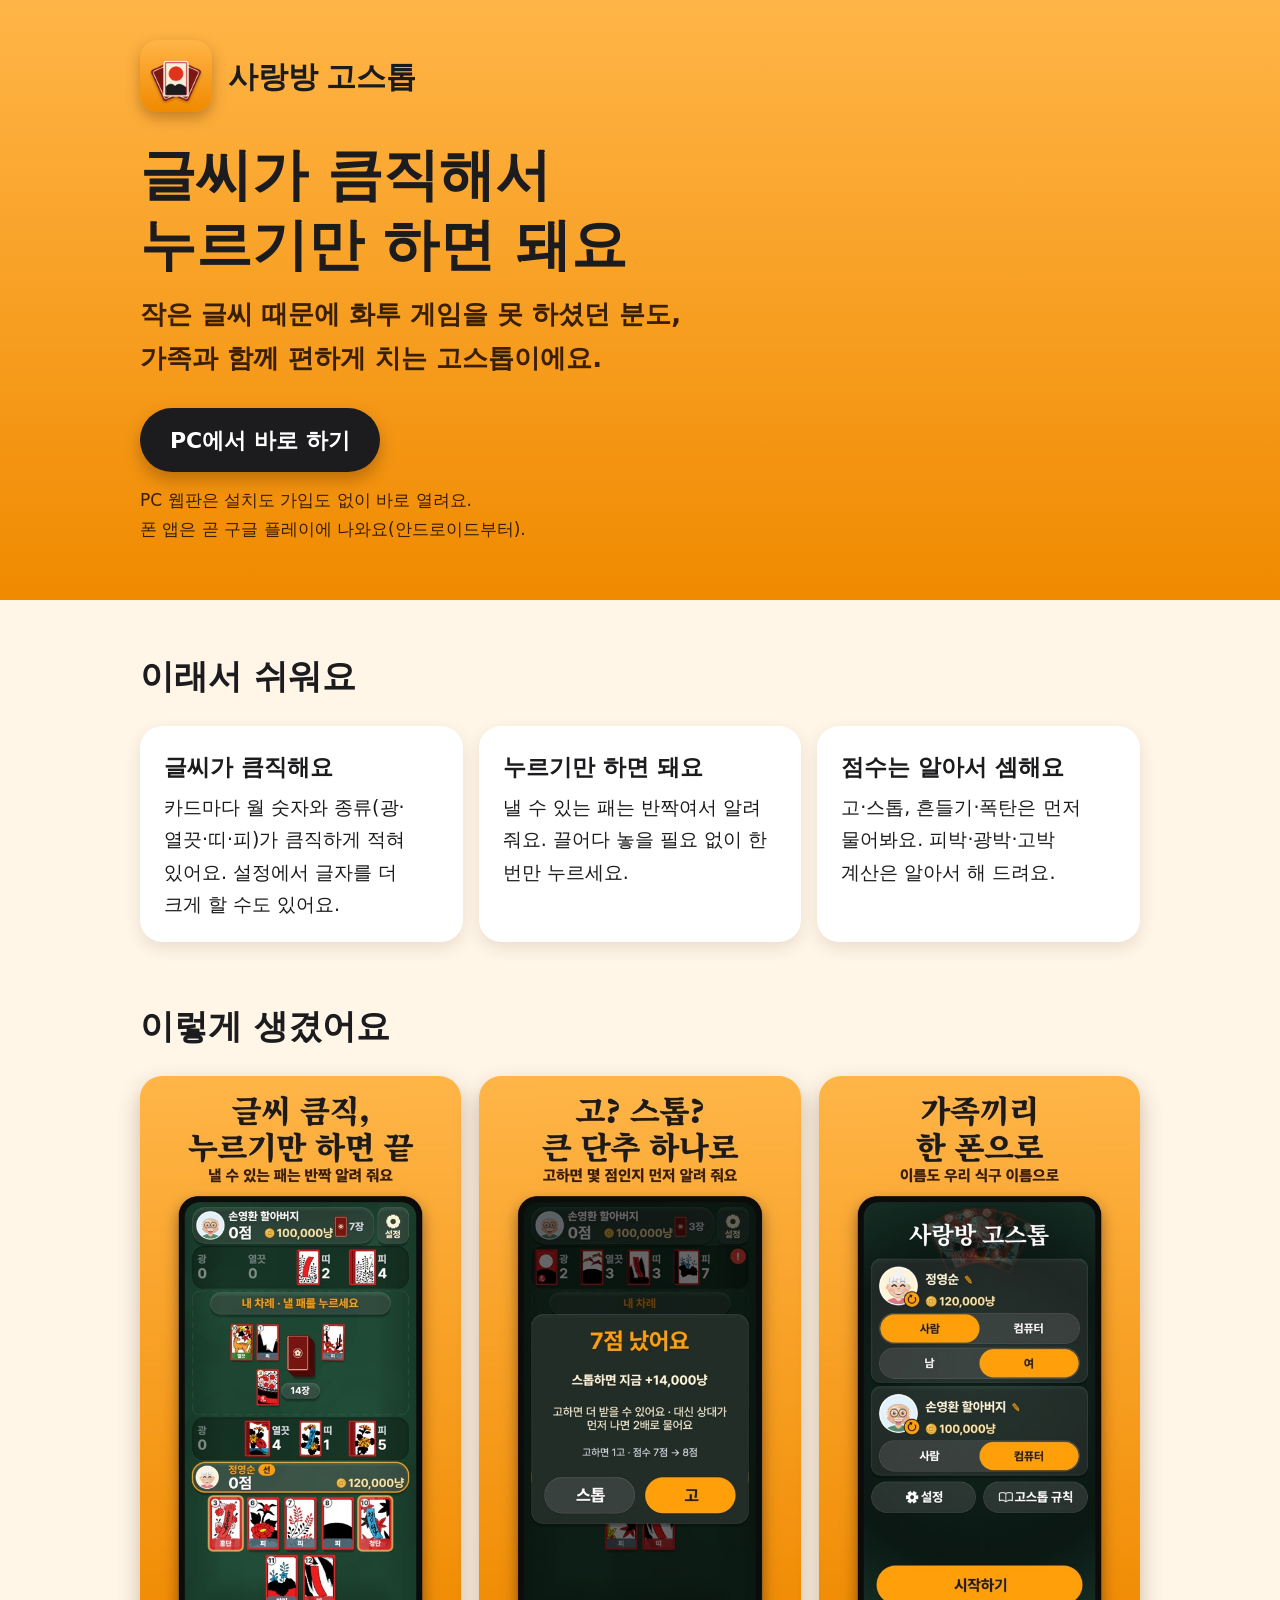
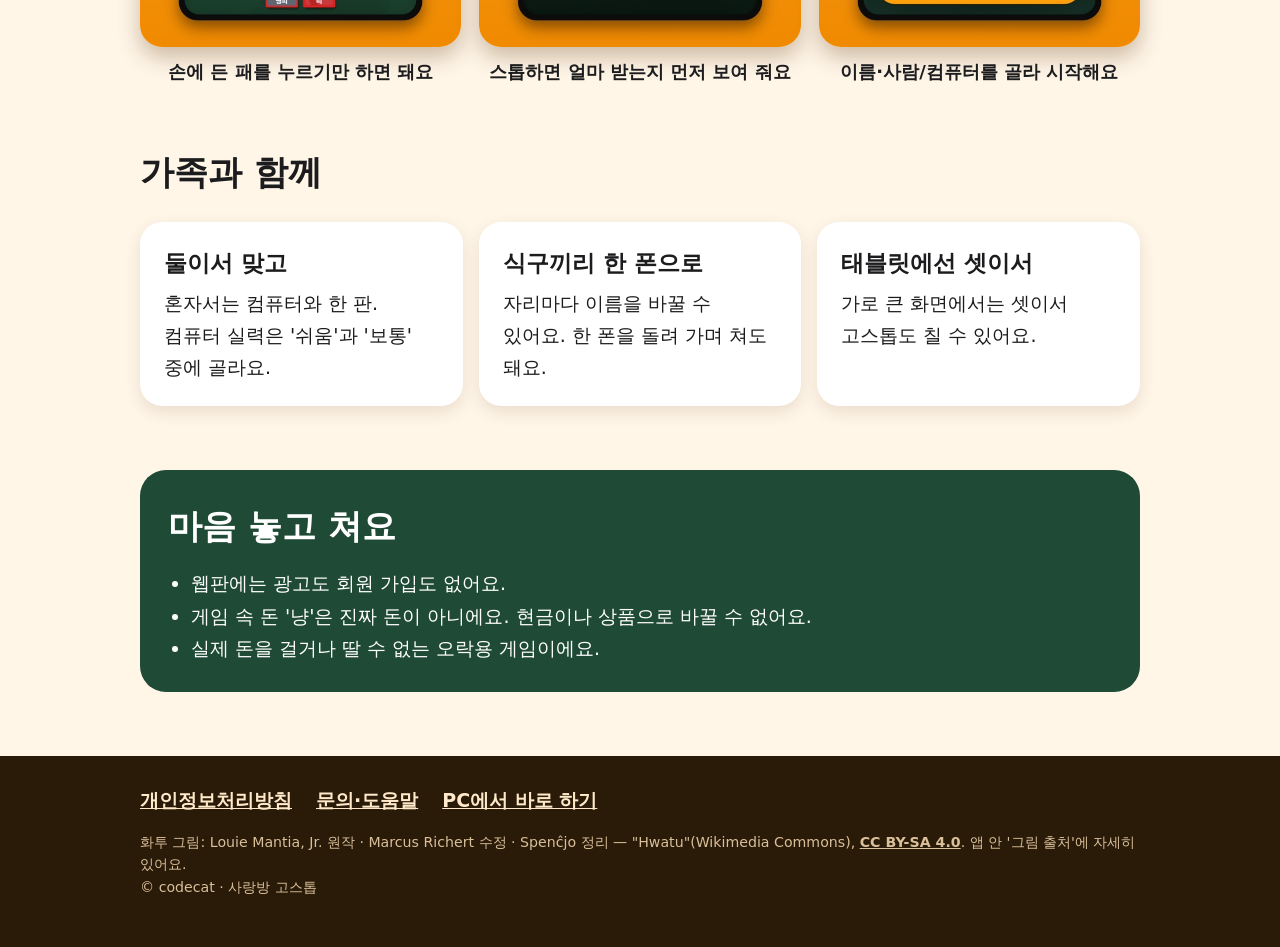
==== sarangbang/index.html @ e1020020 "chore(pages): publish codecat.co.kr home, Sarangbang intro, web build and support Co-Authored-By: So" ====
<!doctype html>
<html lang="ko">
<head>
<meta charset="utf-8">
<meta name="viewport" content="width=device-width, initial-scale=1">
<title>사랑방 고스톱 — 큰 글씨, 누르기만 하면 되는 고스톱</title>
<meta name="description" content="글씨가 크고 누르기만 하면 되는 쉬운 고스톱·맞고. 어르신도 가족과 함께 편하게. 웹판은 광고도 가입도 없어요.">
<link rel="icon" href="landing/icon.png">
<!-- 소개 한 장(공개 저장소 첫 화면). 바깥 글꼴·스크립트·추적 없음. 그림은 landing/ (스토어 스크린샷 재사용). 시안: docs/design/landing.md.
     [PC에서 바로 하기]는 ./play/ (웹판) — pages-bundle 이 웹판을 /play/ 로 내보낼 때만 맞다(landing.md 3절). Play 주소는 출시 뒤 [기찬행님] 칸 — 그때 .btns 안에 검은 알약 단추(<a class="btn main">)로 넣고 아래 .note 의 폰 앱 줄을 뺀다. -->
<style>
:root{--ink:#1c1c1e;--sub:#3a1f00;--orange:#ff9f0a;--cream:#fff6e8;--green:#1f4a35}
*{box-sizing:border-box}
html{-webkit-text-size-adjust:100%;background:#2a1a08}
body{margin:0;background:var(--cream);color:var(--ink);font-family:"Apple SD Gothic Neo","Malgun Gothic","Noto Sans KR",system-ui,sans-serif;font-size:19px;line-height:1.7;word-break:keep-all}
a{color:inherit}
.wrap{max-width:1040px;margin:0 auto;padding:0 20px}
.hero{background:linear-gradient(180deg,#ffb547,#f08a00);padding:40px 0 56px}
.brand{display:flex;align-items:center;gap:16px}
.brand img{width:72px;height:72px;border-radius:18px;box-shadow:0 6px 14px rgba(90,42,0,.35)}
.brand span{font-family:"AppleMyungjo","Noto Serif KR",serif;font-weight:900;font-size:30px}
h1{margin:28px 0 12px;font-size:clamp(34px,6.4vw,56px);line-height:1.25;font-weight:900}
.lead{margin:0 0 28px;font-size:clamp(20px,3.2vw,26px);color:var(--sub);font-weight:700}
.btns{display:flex;flex-wrap:wrap;gap:14px}
.btn{display:inline-flex;align-items:center;justify-content:center;min-height:64px;padding:0 30px;border-radius:32px;font-size:22px;font-weight:900;text-decoration:none}
.btn.main{background:var(--ink);color:#fff;box-shadow:0 8px 16px rgba(90,42,0,.35)}
.btn.main:focus-visible,.btn.main:hover{outline:4px solid #fff;outline-offset:3px}
.note{margin:14px 0 0;font-size:17px;color:var(--sub)}
section{padding:48px 0 8px}
h2{margin:0 0 20px;font-size:clamp(26px,4.4vw,34px);font-weight:900}
.cards{display:grid;gap:16px;grid-template-columns:repeat(auto-fit,minmax(260px,1fr));margin:0;padding:0;list-style:none}
.cards li{background:#fff;border-radius:22px;padding:22px 24px;box-shadow:0 6px 16px rgba(90,42,0,.12)}
.cards b{display:block;font-size:23px;margin-bottom:4px}
.shots{display:grid;gap:18px;grid-template-columns:repeat(auto-fit,minmax(240px,1fr));margin:8px 0 0}
.shots figure{margin:0}
.shots img{display:block;width:100%;height:auto;border-radius:22px;box-shadow:0 10px 22px rgba(90,42,0,.3)}
.shots figcaption{margin-top:10px;text-align:center;font-size:18px;font-weight:700}
.safe{background:var(--green);color:#fff;border-radius:26px;padding:28px 28px;margin-top:8px}
.safe h2{margin-bottom:12px}
.safe ul{margin:0;padding-left:1.2em}
footer{margin-top:56px;padding:28px 0 48px;background:#2a1a08;color:#ffe9c9;font-size:17px}
footer a{font-weight:700}
footer .links{display:flex;flex-wrap:wrap;gap:6px 24px;margin-bottom:14px;font-size:19px}
footer small{display:block;color:#d9bf9a;line-height:1.6}
</style>
</head>
<body>
<header class="hero"><div class="wrap">
  <div class="brand"><img src="landing/icon.png" alt="사랑방 고스톱 앱 아이콘"><span>사랑방 고스톱</span></div>
  <h1>글씨가 큼직해서<br>누르기만 하면 돼요</h1>
  <p class="lead">작은 글씨 때문에 화투 게임을 못 하셨던 분도,<br>가족과 함께 편하게 치는 고스톱이에요.</p>
  <div class="btns">
    <a class="btn main" href="play/">PC에서 바로 하기</a>
  </div>
  <p class="note">PC 웹판은 설치도 가입도 없이 바로 열려요.<br>폰 앱은 곧 구글 플레이에 나와요(안드로이드부터).</p>
</div></header>

<main class="wrap">
  <section aria-labelledby="easy">
    <h2 id="easy">이래서 쉬워요</h2>
    <ul class="cards">
      <li><b>글씨가 큼직해요</b>카드마다 월 숫자와 종류(광·열끗·띠·피)가 큼직하게 적혀 있어요. 설정에서 글자를 더 크게 할 수도 있어요.</li>
      <li><b>누르기만 하면 돼요</b>낼 수 있는 패는 반짝여서 알려 줘요. 끌어다 놓을 필요 없이 한 번만 누르세요.</li>
      <li><b>점수는 알아서 셈해요</b>고·스톱, 흔들기·폭탄은 먼저 물어봐요. 피박·광박·고박 계산은 알아서 해 드려요.</li>
    </ul>
  </section>

  <section aria-labelledby="look">
    <h2 id="look">이렇게 생겼어요</h2>
    <div class="shots">
      <figure><img src="landing/shot-1.jpg" alt="판 화면: 큼직한 카드와 반짝이는 낼 수 있는 패" width="540" height="960"><figcaption>손에 든 패를 누르기만 하면 돼요</figcaption></figure>
      <figure><img src="landing/shot-2.jpg" alt="고·스톱을 큰 단추 하나로 고르는 화면" width="540" height="960"><figcaption>스톱하면 얼마 받는지 먼저 보여 줘요</figcaption></figure>
      <figure><img src="landing/shot-5.jpg" alt="시작 화면: 식구 이름으로 바꾼 자리" width="540" height="960"><figcaption>이름·사람/컴퓨터를 골라 시작해요</figcaption></figure>
    </div>
  </section>

  <section aria-labelledby="family">
    <h2 id="family">가족과 함께</h2>
    <ul class="cards">
      <li><b>둘이서 맞고</b>혼자서는 컴퓨터와 한 판. 컴퓨터 실력은 '쉬움'과 '보통' 중에 골라요.</li>
      <li><b>식구끼리 한 폰으로</b>자리마다 이름을 바꿀 수 있어요. 한 폰을 돌려 가며 쳐도 돼요.</li>
      <li><b>태블릿에선 셋이서</b>가로 큰 화면에서는 셋이서 고스톱도 칠 수 있어요.</li>
    </ul>
  </section>

  <section aria-labelledby="safe">
    <div class="safe">
      <h2 id="safe">마음 놓고 쳐요</h2>
      <ul>
        <li>웹판에는 광고도 회원 가입도 없어요.</li>
        <li>게임 속 돈 '냥'은 진짜 돈이 아니에요. 현금이나 상품으로 바꿀 수 없어요.</li>
        <li>실제 돈을 걸거나 딸 수 없는 오락용 게임이에요.</li>
      </ul>
    </div>
  </section>
</main>

<footer><div class="wrap">
  <div class="links"><a href="privacy.html">개인정보처리방침</a><a href="support.html">문의·도움말</a><a href="play/">PC에서 바로 하기</a></div>
  <small>화투 그림: Louie Mantia, Jr. 원작 · Marcus Richert 수정 · Spenĉjo 정리 — "Hwatu"(Wikimedia Commons), <a href="https://creativecommons.org/licenses/by-sa/4.0/" rel="noopener">CC BY-SA 4.0</a>. 앱 안 '그림 출처'에 자세히 있어요.</small>
  <small>© codecat · 사랑방 고스톱</small>
</div></footer>
</body>
</html>
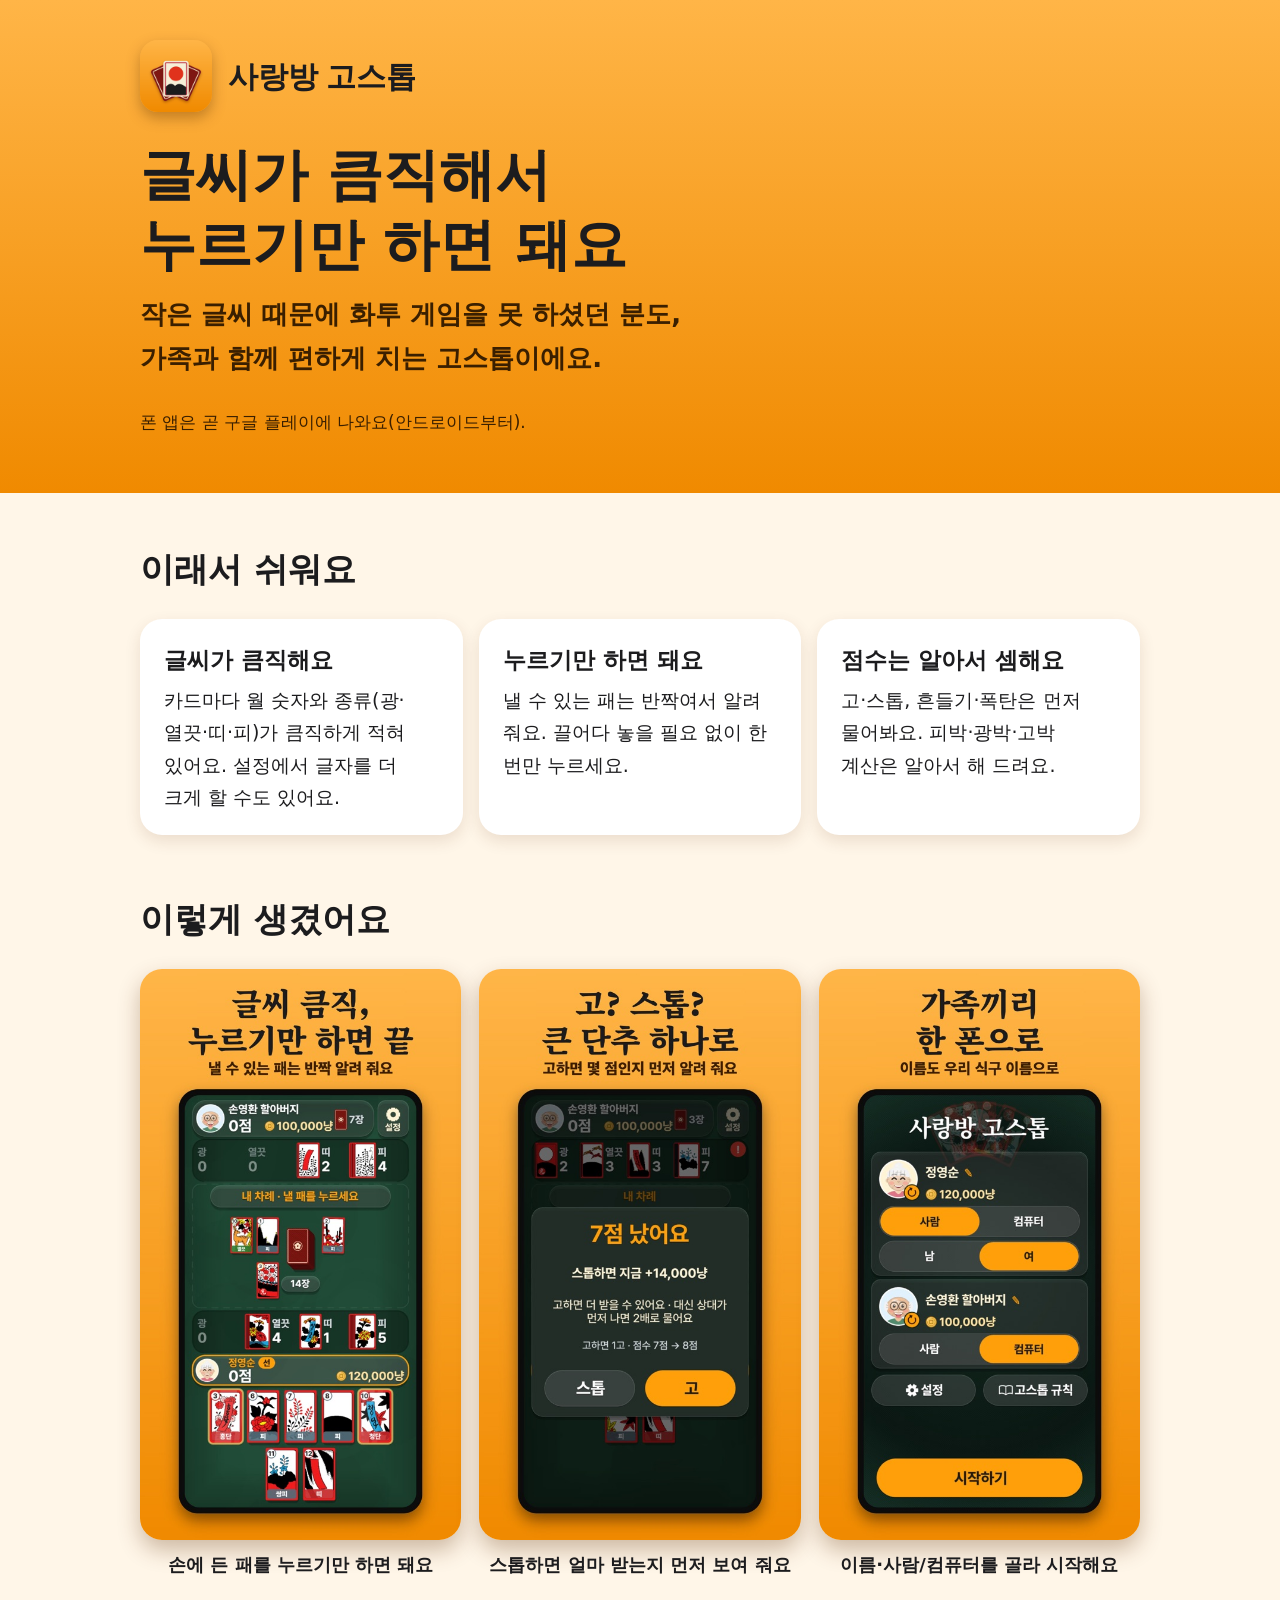
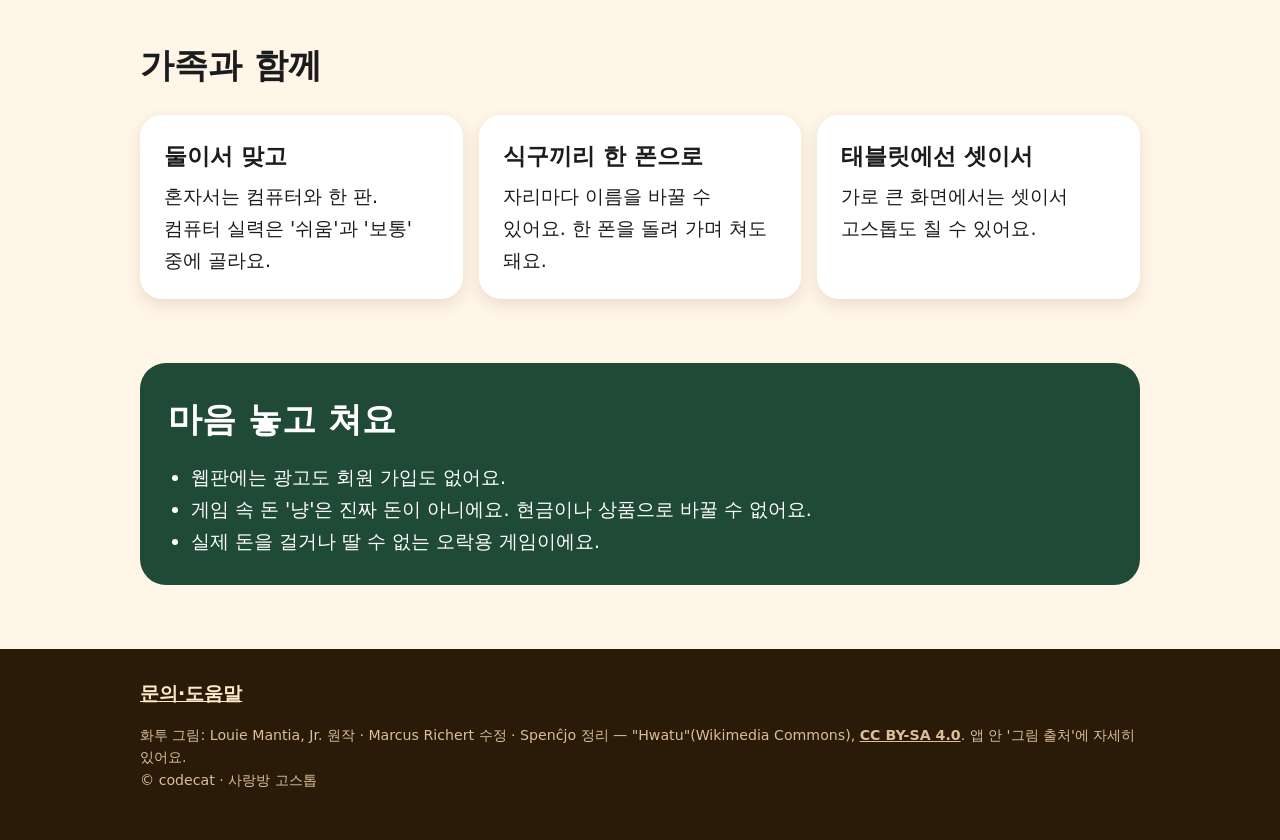
==== commit 868a97b6: "fix(pages): remove the web game and privacy drafts from the public site Co-Authored-By: Son Seou <se" ====
--- a/sarangbang/index.html
+++ b/sarangbang/index.html
@@ -49,10 +49,7 @@
   <div class="brand"><img src="landing/icon.png" alt="사랑방 고스톱 앱 아이콘"><span>사랑방 고스톱</span></div>
   <h1>글씨가 큼직해서<br>누르기만 하면 돼요</h1>
   <p class="lead">작은 글씨 때문에 화투 게임을 못 하셨던 분도,<br>가족과 함께 편하게 치는 고스톱이에요.</p>
-  <div class="btns">
-    <a class="btn main" href="play/">PC에서 바로 하기</a>
-  </div>
-  <p class="note">PC 웹판은 설치도 가입도 없이 바로 열려요.<br>폰 앱은 곧 구글 플레이에 나와요(안드로이드부터).</p>
+  <p class="note">폰 앱은 곧 구글 플레이에 나와요(안드로이드부터).</p>
 </div></header>
 
 <main class="wrap">
@@ -96,7 +93,7 @@
 </main>
 
 <footer><div class="wrap">
-  <div class="links"><a href="privacy.html">개인정보처리방침</a><a href="support.html">문의·도움말</a><a href="play/">PC에서 바로 하기</a></div>
+  <div class="links"><a href="support.html">문의·도움말</a></div>
   <small>화투 그림: Louie Mantia, Jr. 원작 · Marcus Richert 수정 · Spenĉjo 정리 — "Hwatu"(Wikimedia Commons), <a href="https://creativecommons.org/licenses/by-sa/4.0/" rel="noopener">CC BY-SA 4.0</a>. 앱 안 '그림 출처'에 자세히 있어요.</small>
   <small>© codecat · 사랑방 고스톱</small>
 </div></footer>
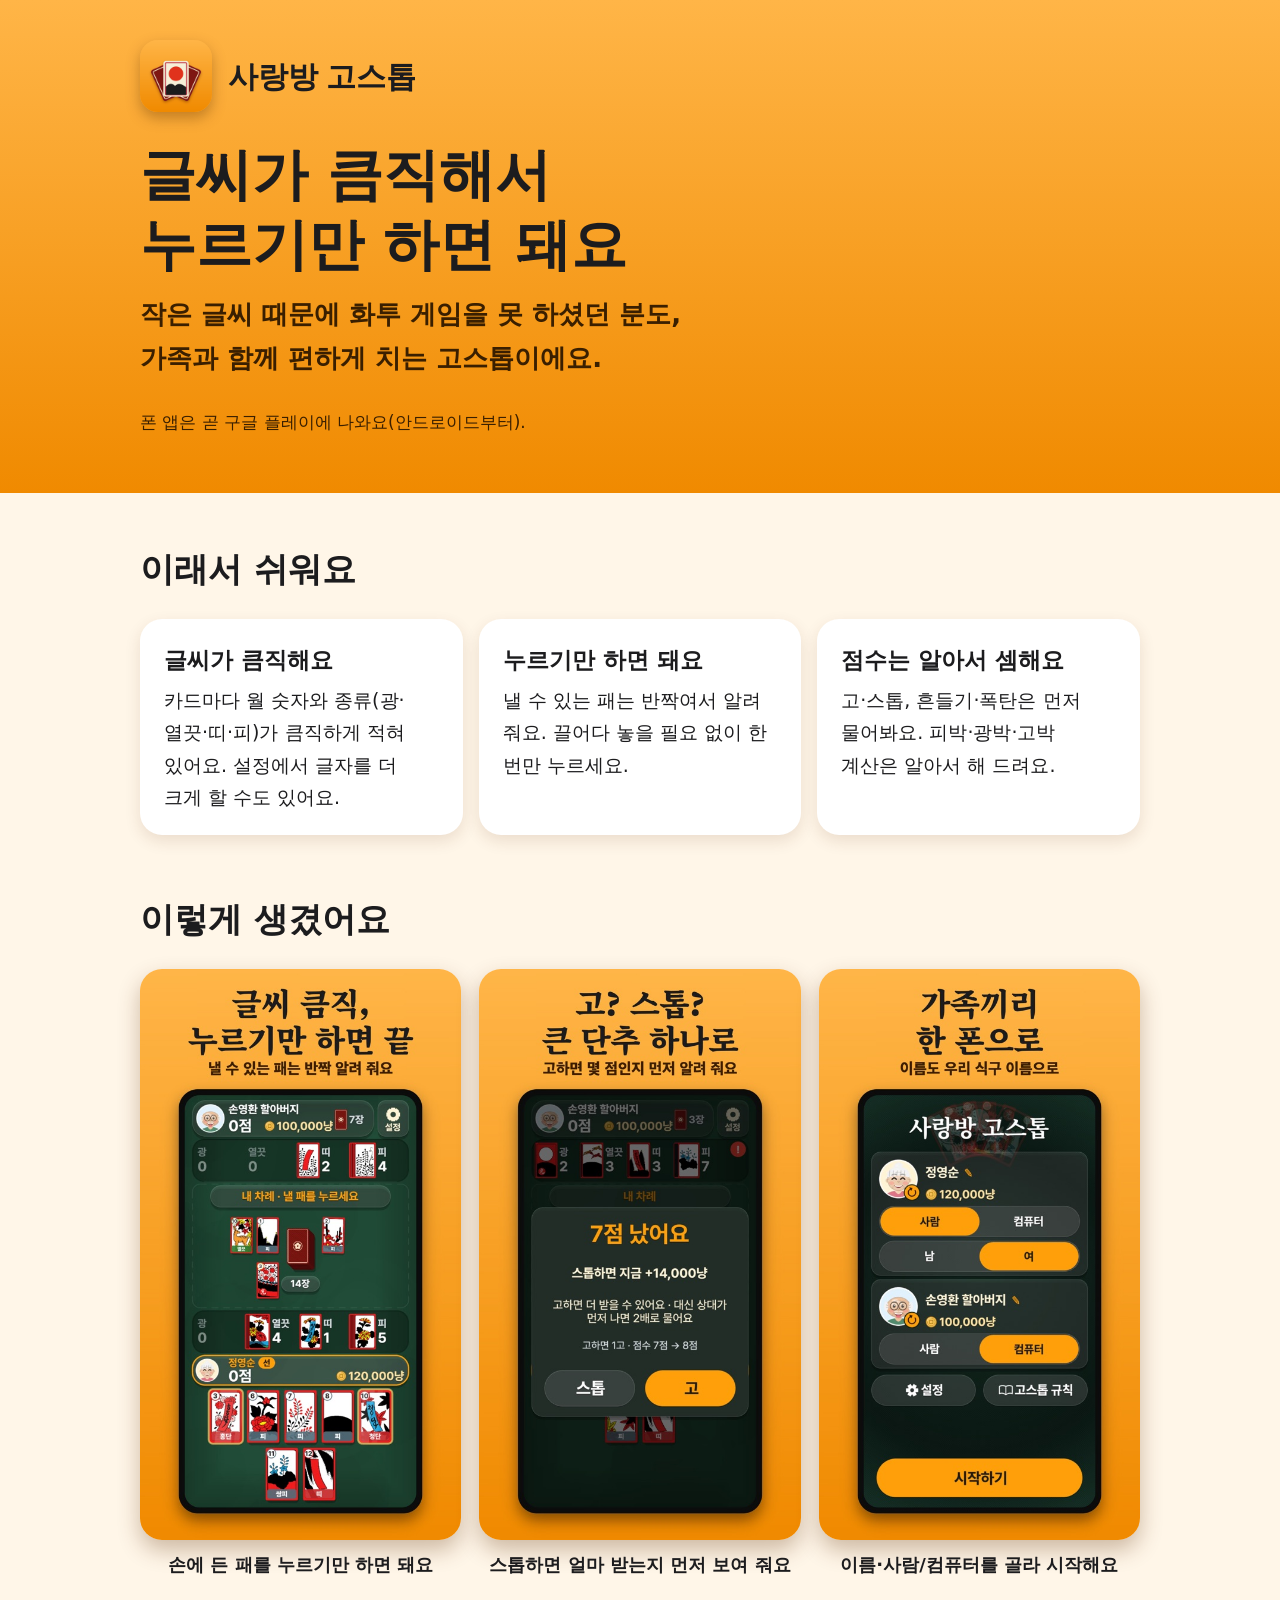
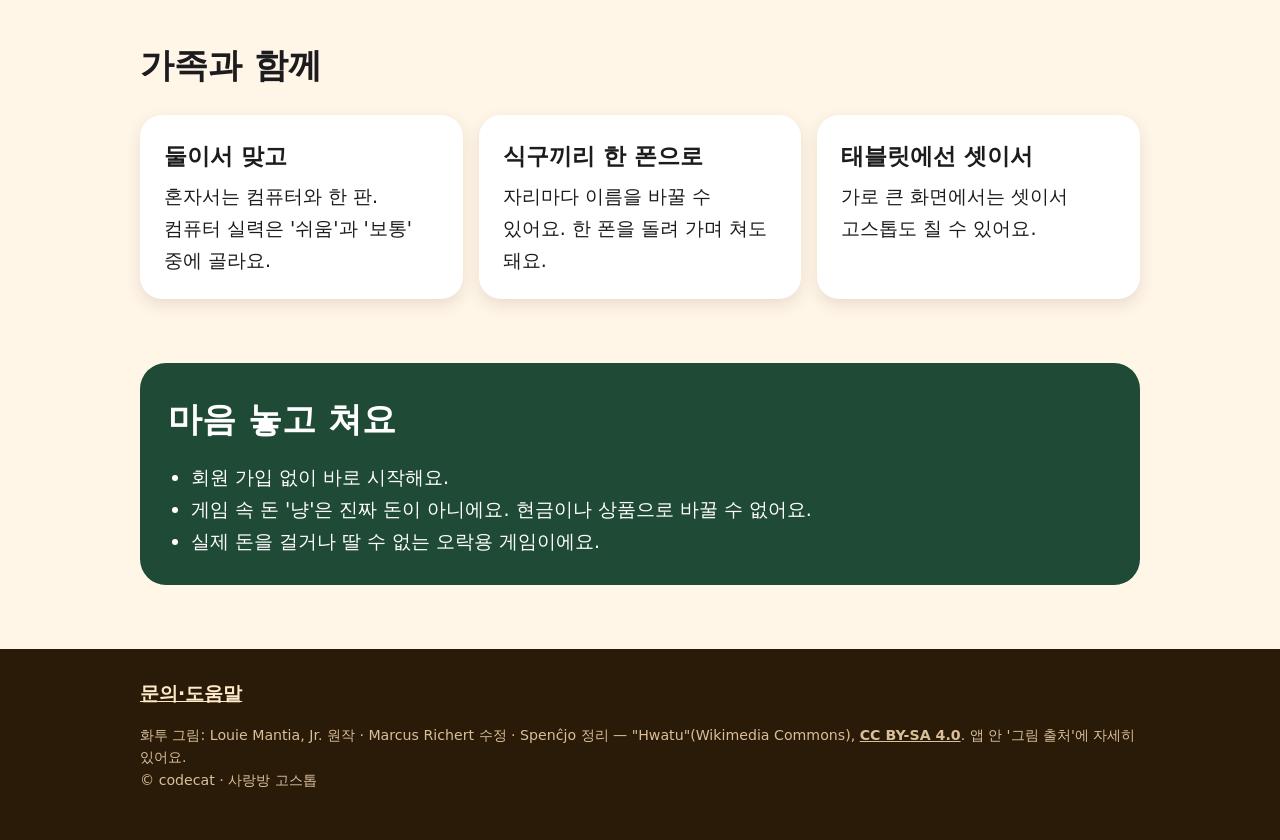
==== commit 38e7daa9: "fix(pages): drop the web build and no-ads wording from the intro Co-Authored-By: Son Seou <seou.son@" ====
--- a/sarangbang/index.html
+++ b/sarangbang/index.html
@@ -4,10 +4,10 @@
 <meta charset="utf-8">
 <meta name="viewport" content="width=device-width, initial-scale=1">
 <title>사랑방 고스톱 — 큰 글씨, 누르기만 하면 되는 고스톱</title>
-<meta name="description" content="글씨가 크고 누르기만 하면 되는 쉬운 고스톱·맞고. 어르신도 가족과 함께 편하게. 웹판은 광고도 가입도 없어요.">
+<meta name="description" content="글씨가 크고 누르기만 하면 되는 쉬운 고스톱·맞고. 어르신도 가족과 함께 편하게. 가입 없이 바로 시작해요.">
 <link rel="icon" href="landing/icon.png">
 <!-- 소개 한 장(공개 저장소 첫 화면). 바깥 글꼴·스크립트·추적 없음. 그림은 landing/ (스토어 스크린샷 재사용). 시안: docs/design/landing.md.
-     [PC에서 바로 하기]는 ./play/ (웹판) — pages-bundle 이 웹판을 /play/ 로 내보낼 때만 맞다(landing.md 3절). Play 주소는 출시 뒤 [기찬행님] 칸 — 그때 .btns 안에 검은 알약 단추(<a class="btn main">)로 넣고 아래 .note 의 폰 앱 줄을 뺀다. -->
+     [PC에서 바로 하기]는 ./play/ (게임) — pages-bundle 이 게임을 /play/ 로 내보낼 때만 맞다(landing.md 3절). Play 주소는 출시 뒤 [기찬행님] 칸 — 그때 .btns 안에 검은 알약 단추(<a class="btn main">)로 넣고 아래 .note 의 폰 앱 줄을 뺀다. -->
 <style>
 :root{--ink:#1c1c1e;--sub:#3a1f00;--orange:#ff9f0a;--cream:#fff6e8;--green:#1f4a35}
 *{box-sizing:border-box}
@@ -84,7 +84,7 @@
     <div class="safe">
       <h2 id="safe">마음 놓고 쳐요</h2>
       <ul>
-        <li>웹판에는 광고도 회원 가입도 없어요.</li>
+        <li>회원 가입 없이 바로 시작해요.</li>
         <li>게임 속 돈 '냥'은 진짜 돈이 아니에요. 현금이나 상품으로 바꿀 수 없어요.</li>
         <li>실제 돈을 걸거나 딸 수 없는 오락용 게임이에요.</li>
       </ul>
